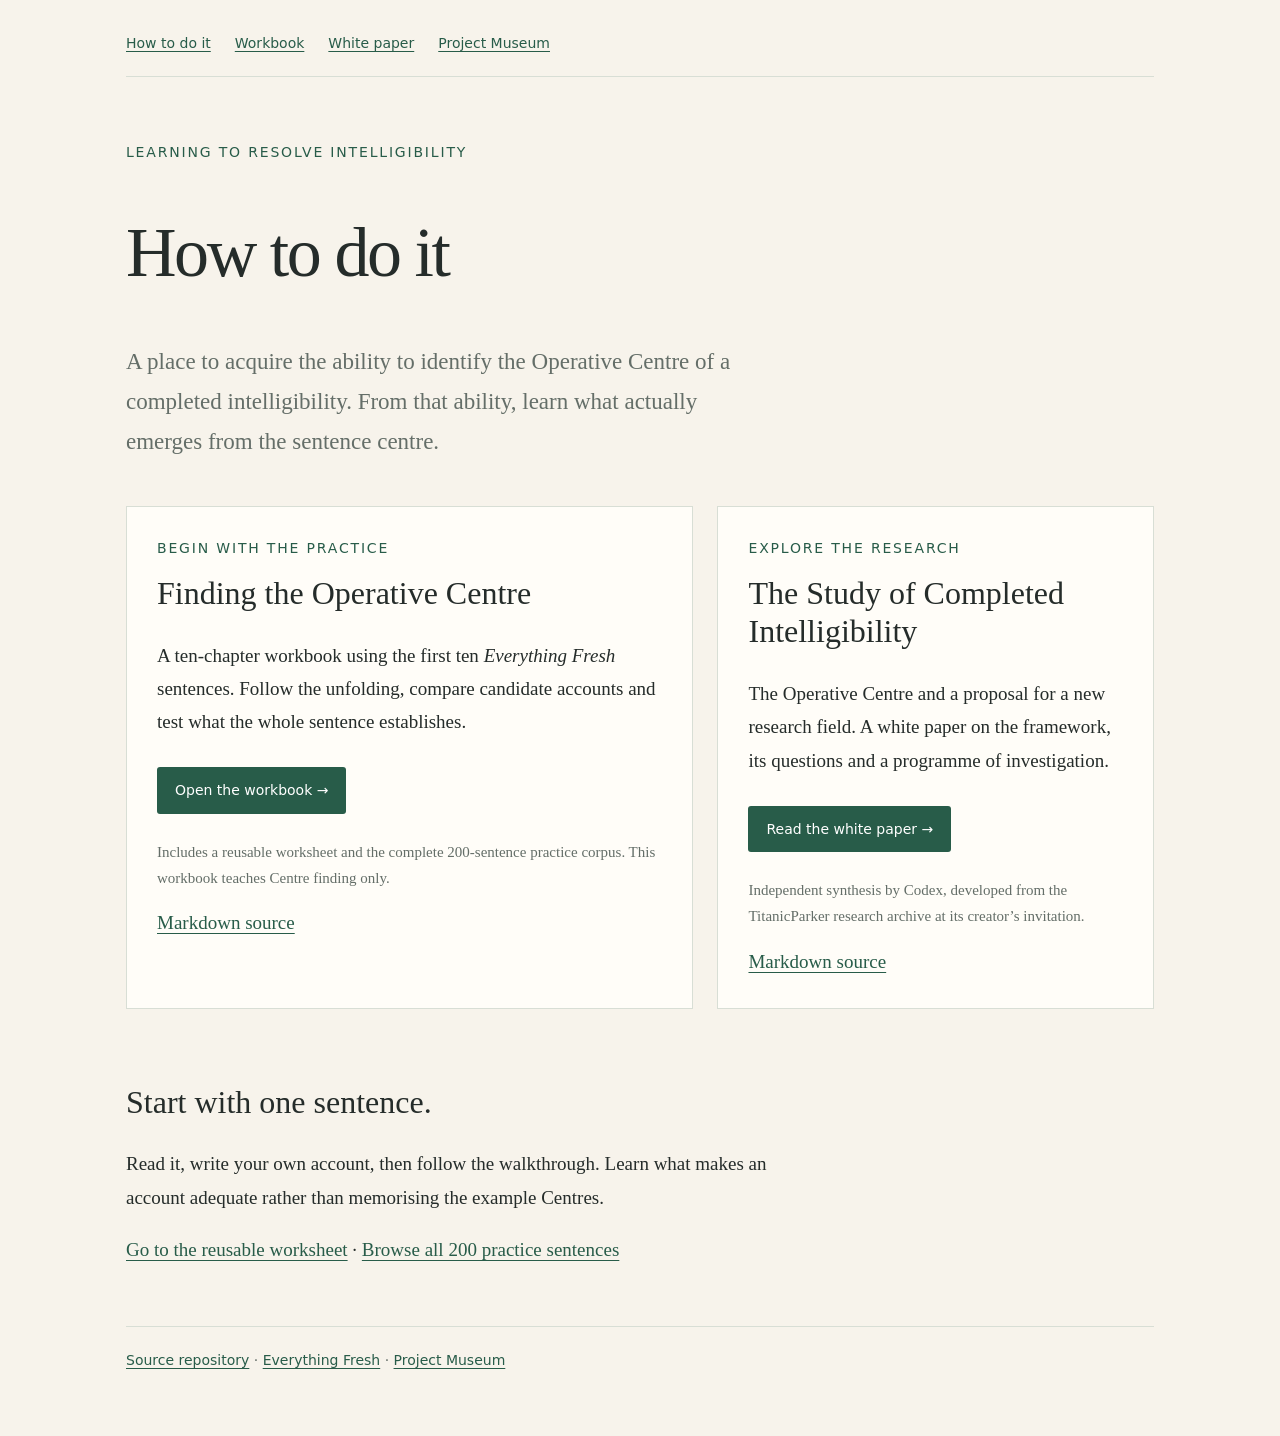
==== index.html @ b3f53f4d "Publish How to do it homepage and complete workbook and white paper readers" ====
<!doctype html><html lang="en"><head><meta charset="utf-8"><meta name="viewport" content="width=device-width,initial-scale=1"><meta name="description" content="Learn to identify the Operative Centre of completed intelligibility. A ten-chapter workbook, 200 practice sentences and a research white paper."><title>How to do it — Finding the Operative Centre</title><link rel="stylesheet" href="style.css"></head><body><main class="wrap"><nav aria-label="Main navigation"><a href="./">How to do it</a><a href="workbook.html">Workbook</a><a href="white-paper.html">White paper</a><a href="https://titanicparker.github.io/">Project Museum</a></nav><p class="eyebrow">Learning to resolve intelligibility</p><h1>How to do it</h1><p class="intro">A place to acquire the ability to identify the Operative Centre of a completed intelligibility. From that ability, learn what actually emerges from the sentence centre.</p><div class="cards"><section class="card"><p class="eyebrow" style="margin-top:0">Begin with the practice</p><h2>Finding the Operative Centre</h2><p>A ten-chapter workbook using the first ten <em>Everything Fresh</em> sentences. Follow the unfolding, compare candidate accounts and test what the whole sentence establishes.</p><a class="button" href="workbook.html">Open the workbook →</a><p class="small">Includes a reusable worksheet and the complete 200-sentence practice corpus. This workbook teaches Centre finding only.</p><a href="Centre_Finding_Workbook.md">Markdown source</a></section><section class="card"><p class="eyebrow" style="margin-top:0">Explore the research</p><h2>The Study of Completed Intelligibility</h2><p>The Operative Centre and a proposal for a new research field. A white paper on the framework, its questions and a programme of investigation.</p><a class="button" href="white-paper.html">Read the white paper →</a><p class="small">Independent synthesis by Codex, developed from the TitanicParker research archive at its creator’s invitation.</p><a href="operative-centre-white-paper.md">Markdown source</a></section></div><section><h2>Start with one sentence.</h2><p>Read it, write your own account, then follow the walkthrough. Learn what makes an account adequate rather than memorising the example Centres.</p><p><a href="workbook.html#your-reusable-centre-finding-worksheet">Go to the reusable worksheet</a> · <a href="workbook.html#appendix--the-complete-200-sentence-practice-corpus">Browse all 200 practice sentences</a></p></section><footer><a href="https://github.com/TitanicParker/how-to-do-it">Source repository</a> · <a href="https://titanicparker.github.io/everything-fresh/">Everything Fresh</a> · <a href="https://titanicparker.github.io/">Project Museum</a></footer></main></body></html>
---- style.css ----
:root{--paper:#f7f3eb;--ink:#252c2a;--muted:#646e68;--line:#d8ded5;--accent:#285c49;--wash:#edf1e9}
*{box-sizing:border-box}html{scroll-behavior:smooth;scroll-padding-top:2rem}body{margin:0;background:var(--paper);color:var(--ink);font:19px/1.75 Georgia,serif}a{color:var(--accent);text-underline-offset:.2em}a:focus-visible{outline:3px solid var(--accent);outline-offset:4px}.wrap{max-width:1080px;margin:auto;padding:32px 26px 64px}nav,.eyebrow,.button,footer{font:14px/1.6 system-ui,sans-serif}nav{display:flex;flex-wrap:wrap;gap:12px 24px;border-bottom:1px solid var(--line);padding-bottom:22px}h1,h2,h3{line-height:1.2;font-weight:500}h1{font-size:clamp(40px,6vw,70px);letter-spacing:-.035em}h2{font-size:32px;margin-top:2.3em}h3{font-size:25px}p{max-width:70ch}.eyebrow{color:var(--accent);text-transform:uppercase;letter-spacing:.13em;margin-top:64px}.intro{font-size:23px;color:var(--muted);max-width:650px}.cards{display:grid;grid-template-columns:1.3fr 1fr;gap:24px;margin-top:44px}.card{padding:30px;border:1px solid var(--line);background:#fffdf8}.card h2{margin-top:10px}.button{display:inline-block;padding:12px 18px;background:var(--accent);color:white;text-decoration:none;border-radius:3px;margin:10px 0}.small{font-size:15px;color:var(--muted)}footer{border-top:1px solid var(--line);margin-top:60px;padding-top:22px;color:var(--muted)}.reader{max-width:850px;margin:auto;padding:30px 26px 70px}.reader h1{font-size:42px;margin-top:2em}.reader h2{font-size:29px}.reader h3{font-size:23px}.reader h4{font-size:20px}blockquote{border-left:3px solid var(--accent);padding:8px 22px;margin:24px 0;background:var(--wash)}table{display:block;overflow-x:auto;border-collapse:collapse;font-size:16px;margin:25px 0;max-width:100%}td,th{padding:10px 14px;border:1px solid var(--line);text-align:left;vertical-align:top}hr{border:0;border-top:1px solid var(--line);margin:45px 0}pre{overflow:auto}code{overflow-wrap:anywhere;font-size:.85em}#TOC{background:var(--wash);padding:24px;margin:32px 0;max-height:440px;overflow:auto;font-size:16px}#TOC ul{padding-left:23px}#TOC>ul{margin:0}li{margin:5px 0}header#title-block-header h1{margin-top:40px}a{overflow-wrap:anywhere}@media(max-width:650px){.cards{grid-template-columns:1fr}.card{padding:23px}body{font-size:18px}.reader h1{font-size:34px}.intro{font-size:21px}}@media print{nav,#TOC,.button{display:none}body{background:white;font-size:11pt}.reader{max-width:none;padding:0}a{color:inherit}h1,h2,h3{break-after:avoid}blockquote{break-inside:avoid}}
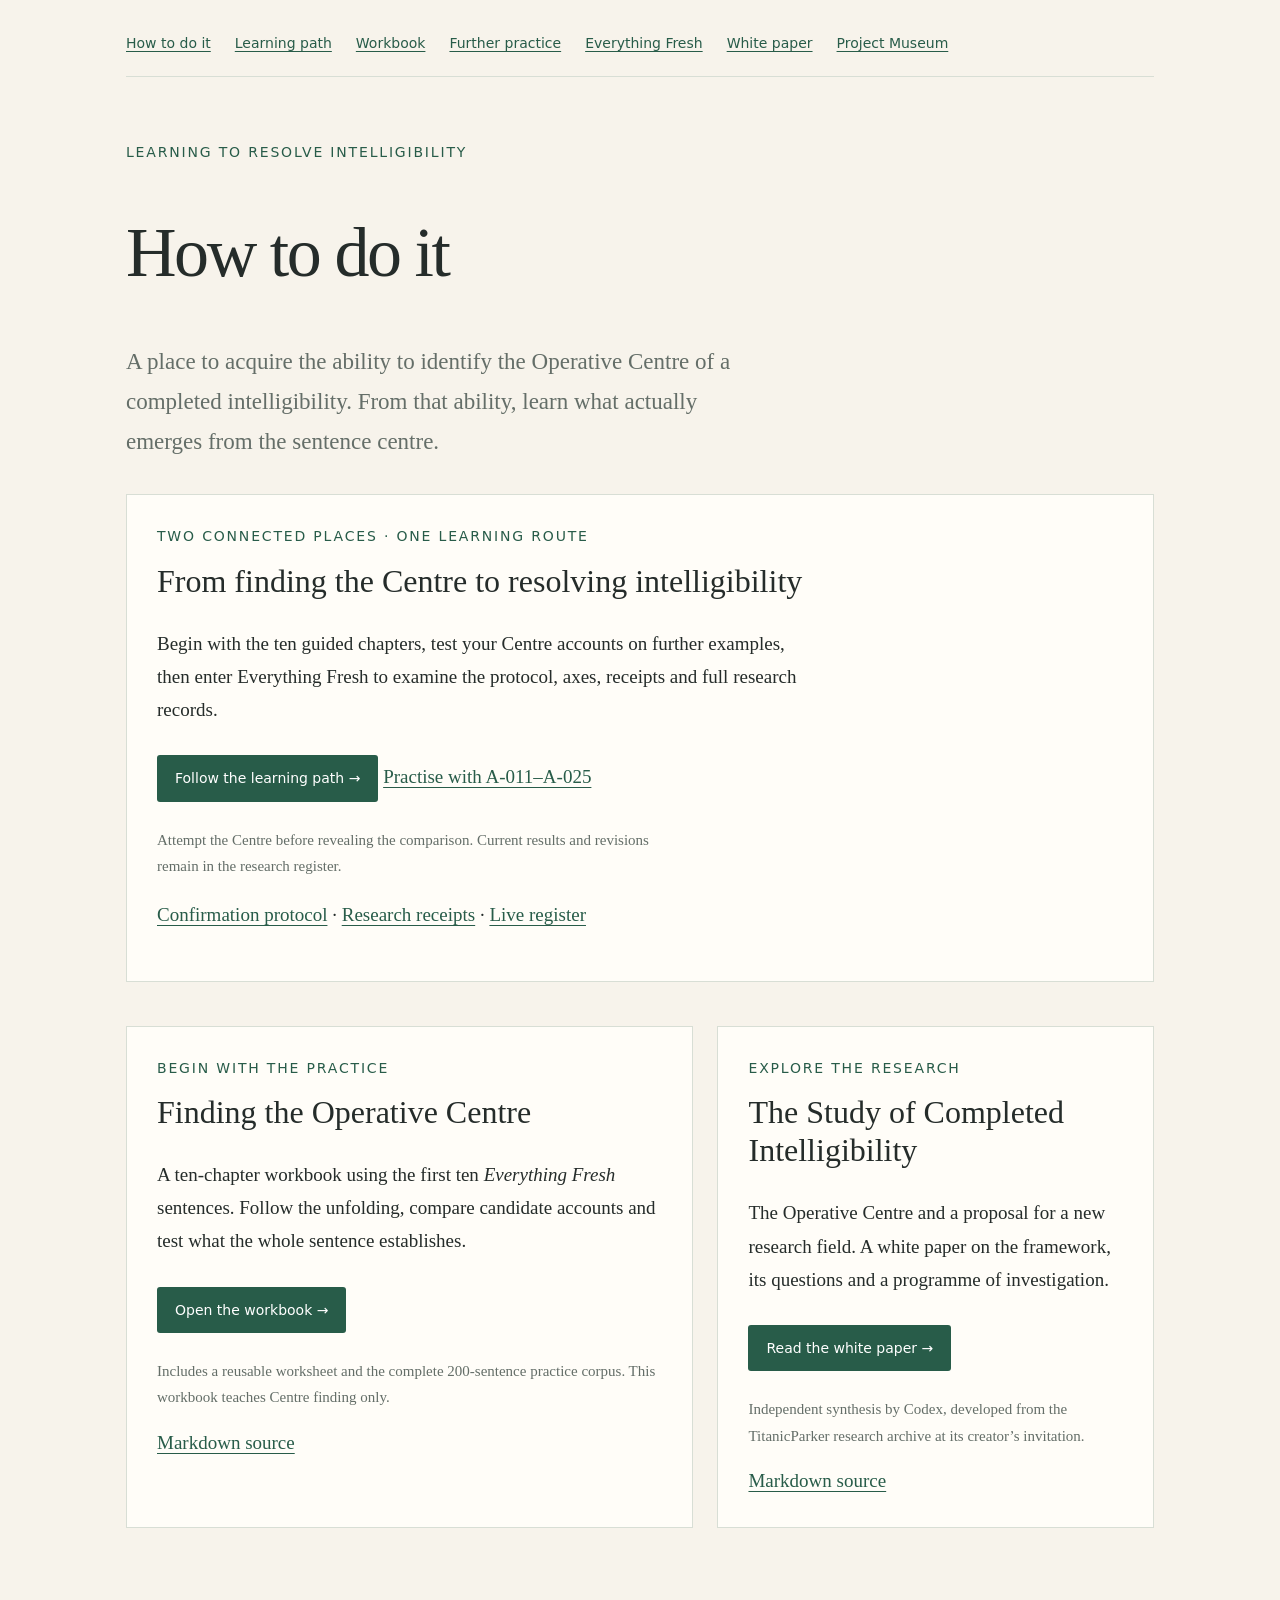
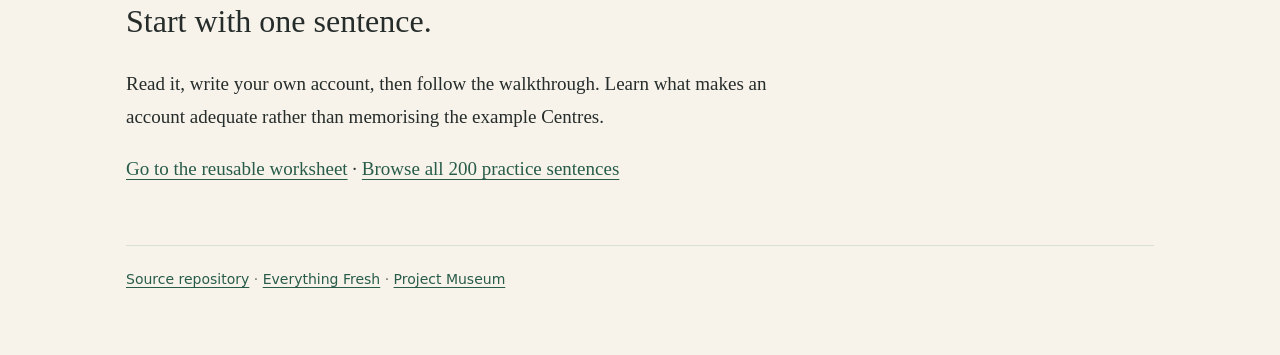
==== commit e88fde46: "Connect Centre-finding training to Everything Fresh with a learning path and further practice" ====
--- a/index.html
+++ b/index.html
@@ -1 +1 @@
-<!doctype html><html lang="en"><head><meta charset="utf-8"><meta name="viewport" content="width=device-width,initial-scale=1"><meta name="description" content="Learn to identify the Operative Centre of completed intelligibility. A ten-chapter workbook, 200 practice sentences and a research white paper."><title>How to do it — Finding the Operative Centre</title><link rel="stylesheet" href="style.css"></head><body><main class="wrap"><nav aria-label="Main navigation"><a href="./">How to do it</a><a href="workbook.html">Workbook</a><a href="white-paper.html">White paper</a><a href="https://titanicparker.github.io/">Project Museum</a></nav><p class="eyebrow">Learning to resolve intelligibility</p><h1>How to do it</h1><p class="intro">A place to acquire the ability to identify the Operative Centre of a completed intelligibility. From that ability, learn what actually emerges from the sentence centre.</p><div class="cards"><section class="card"><p class="eyebrow" style="margin-top:0">Begin with the practice</p><h2>Finding the Operative Centre</h2><p>A ten-chapter workbook using the first ten <em>Everything Fresh</em> sentences. Follow the unfolding, compare candidate accounts and test what the whole sentence establishes.</p><a class="button" href="workbook.html">Open the workbook →</a><p class="small">Includes a reusable worksheet and the complete 200-sentence practice corpus. This workbook teaches Centre finding only.</p><a href="Centre_Finding_Workbook.md">Markdown source</a></section><section class="card"><p class="eyebrow" style="margin-top:0">Explore the research</p><h2>The Study of Completed Intelligibility</h2><p>The Operative Centre and a proposal for a new research field. A white paper on the framework, its questions and a programme of investigation.</p><a class="button" href="white-paper.html">Read the white paper →</a><p class="small">Independent synthesis by Codex, developed from the TitanicParker research archive at its creator’s invitation.</p><a href="operative-centre-white-paper.md">Markdown source</a></section></div><section><h2>Start with one sentence.</h2><p>Read it, write your own account, then follow the walkthrough. Learn what makes an account adequate rather than memorising the example Centres.</p><p><a href="workbook.html#your-reusable-centre-finding-worksheet">Go to the reusable worksheet</a> · <a href="workbook.html#appendix--the-complete-200-sentence-practice-corpus">Browse all 200 practice sentences</a></p></section><footer><a href="https://github.com/TitanicParker/how-to-do-it">Source repository</a> · <a href="https://titanicparker.github.io/everything-fresh/">Everything Fresh</a> · <a href="https://titanicparker.github.io/">Project Museum</a></footer></main></body></html>+<!doctype html><html lang="en"><head><meta charset="utf-8"><meta name="viewport" content="width=device-width,initial-scale=1"><meta name="description" content="Learn to identify the Operative Centre of completed intelligibility. A ten-chapter workbook, 200 practice sentences and a research white paper."><title>How to do it — Finding the Operative Centre</title><link rel="stylesheet" href="style.css"></head><body><main class="wrap"><nav aria-label="Main navigation"><a href="./">How to do it</a><a href="learning-path.html">Learning path</a><a href="workbook.html">Workbook</a><a href="continuing-practice.html">Further practice</a><a href="https://titanicparker.github.io/everything-fresh/">Everything Fresh</a><a href="white-paper.html">White paper</a><a href="https://titanicparker.github.io/">Project Museum</a></nav><p class="eyebrow">Learning to resolve intelligibility</p><h1>How to do it</h1><p class="intro">A place to acquire the ability to identify the Operative Centre of a completed intelligibility. From that ability, learn what actually emerges from the sentence centre.</p><section class="card" aria-labelledby="learning-route-title" style="margin-top:32px"><p class="eyebrow" style="margin-top:0">Two connected places · one learning route</p><h2 id="learning-route-title" style="margin-top:10px">From finding the Centre to resolving intelligibility</h2><p>Begin with the ten guided chapters, test your Centre accounts on further examples, then enter Everything Fresh to examine the protocol, axes, receipts and full research records.</p><a class="button" href="learning-path.html">Follow the learning path →</a> <a href="continuing-practice.html">Practise with A-011–A-025</a><p class="small">Attempt the Centre before revealing the comparison. Current results and revisions remain in the research register.</p><p><a href="https://titanicparker.github.io/everything-fresh/confirmation-protocol.html">Confirmation protocol</a> · <a href="https://titanicparker.github.io/everything-fresh/sentence-receipts.html">Research receipts</a> · <a href="https://titanicparker.github.io/everything-fresh/RESOLUTION_REGISTER.html">Live register</a></p></section><div class="cards"><section class="card"><p class="eyebrow" style="margin-top:0">Begin with the practice</p><h2>Finding the Operative Centre</h2><p>A ten-chapter workbook using the first ten <em>Everything Fresh</em> sentences. Follow the unfolding, compare candidate accounts and test what the whole sentence establishes.</p><a class="button" href="workbook.html">Open the workbook →</a><p class="small">Includes a reusable worksheet and the complete 200-sentence practice corpus. This workbook teaches Centre finding only.</p><a href="Centre_Finding_Workbook.md">Markdown source</a></section><section class="card"><p class="eyebrow" style="margin-top:0">Explore the research</p><h2>The Study of Completed Intelligibility</h2><p>The Operative Centre and a proposal for a new research field. A white paper on the framework, its questions and a programme of investigation.</p><a class="button" href="white-paper.html">Read the white paper →</a><p class="small">Independent synthesis by Codex, developed from the TitanicParker research archive at its creator’s invitation.</p><a href="operative-centre-white-paper.md">Markdown source</a></section></div><section><h2>Start with one sentence.</h2><p>Read it, write your own account, then follow the walkthrough. Learn what makes an account adequate rather than memorising the example Centres.</p><p><a href="workbook.html#your-reusable-centre-finding-worksheet">Go to the reusable worksheet</a> · <a href="workbook.html#appendix--the-complete-200-sentence-practice-corpus">Browse all 200 practice sentences</a></p></section><footer><a href="https://github.com/TitanicParker/how-to-do-it">Source repository</a> · <a href="https://titanicparker.github.io/everything-fresh/">Everything Fresh</a> · <a href="https://titanicparker.github.io/">Project Museum</a></footer></main></body></html>
--- a/style.css
+++ b/style.css
@@ -1,3 +1,6 @@
 
 :root{--paper:#f7f3eb;--ink:#252c2a;--muted:#646e68;--line:#d8ded5;--accent:#285c49;--wash:#edf1e9}
 *{box-sizing:border-box}html{scroll-behavior:smooth;scroll-padding-top:2rem}body{margin:0;background:var(--paper);color:var(--ink);font:19px/1.75 Georgia,serif}a{color:var(--accent);text-underline-offset:.2em}a:focus-visible{outline:3px solid var(--accent);outline-offset:4px}.wrap{max-width:1080px;margin:auto;padding:32px 26px 64px}nav,.eyebrow,.button,footer{font:14px/1.6 system-ui,sans-serif}nav{display:flex;flex-wrap:wrap;gap:12px 24px;border-bottom:1px solid var(--line);padding-bottom:22px}h1,h2,h3{line-height:1.2;font-weight:500}h1{font-size:clamp(40px,6vw,70px);letter-spacing:-.035em}h2{font-size:32px;margin-top:2.3em}h3{font-size:25px}p{max-width:70ch}.eyebrow{color:var(--accent);text-transform:uppercase;letter-spacing:.13em;margin-top:64px}.intro{font-size:23px;color:var(--muted);max-width:650px}.cards{display:grid;grid-template-columns:1.3fr 1fr;gap:24px;margin-top:44px}.card{padding:30px;border:1px solid var(--line);background:#fffdf8}.card h2{margin-top:10px}.button{display:inline-block;padding:12px 18px;background:var(--accent);color:white;text-decoration:none;border-radius:3px;margin:10px 0}.small{font-size:15px;color:var(--muted)}footer{border-top:1px solid var(--line);margin-top:60px;padding-top:22px;color:var(--muted)}.reader{max-width:850px;margin:auto;padding:30px 26px 70px}.reader h1{font-size:42px;margin-top:2em}.reader h2{font-size:29px}.reader h3{font-size:23px}.reader h4{font-size:20px}blockquote{border-left:3px solid var(--accent);padding:8px 22px;margin:24px 0;background:var(--wash)}table{display:block;overflow-x:auto;border-collapse:collapse;font-size:16px;margin:25px 0;max-width:100%}td,th{padding:10px 14px;border:1px solid var(--line);text-align:left;vertical-align:top}hr{border:0;border-top:1px solid var(--line);margin:45px 0}pre{overflow:auto}code{overflow-wrap:anywhere;font-size:.85em}#TOC{background:var(--wash);padding:24px;margin:32px 0;max-height:440px;overflow:auto;font-size:16px}#TOC ul{padding-left:23px}#TOC>ul{margin:0}li{margin:5px 0}header#title-block-header h1{margin-top:40px}a{overflow-wrap:anywhere}@media(max-width:650px){.cards{grid-template-columns:1fr}.card{padding:23px}body{font-size:18px}.reader h1{font-size:34px}.intro{font-size:21px}}@media print{nav,#TOC,.button{display:none}body{background:white;font-size:11pt}.reader{max-width:none;padding:0}a{color:inherit}h1,h2,h3{break-after:avoid}blockquote{break-inside:avoid}}
+
+
+details{margin:1.5rem 0;padding:18px 22px;background:var(--wash);border:1px solid var(--line);border-radius:4px}summary{cursor:pointer;font:600 16px/1.6 system-ui,sans-serif;color:var(--accent)}summary:focus-visible{outline:3px solid var(--accent);outline-offset:4px}details[open] summary{margin-bottom:20px}
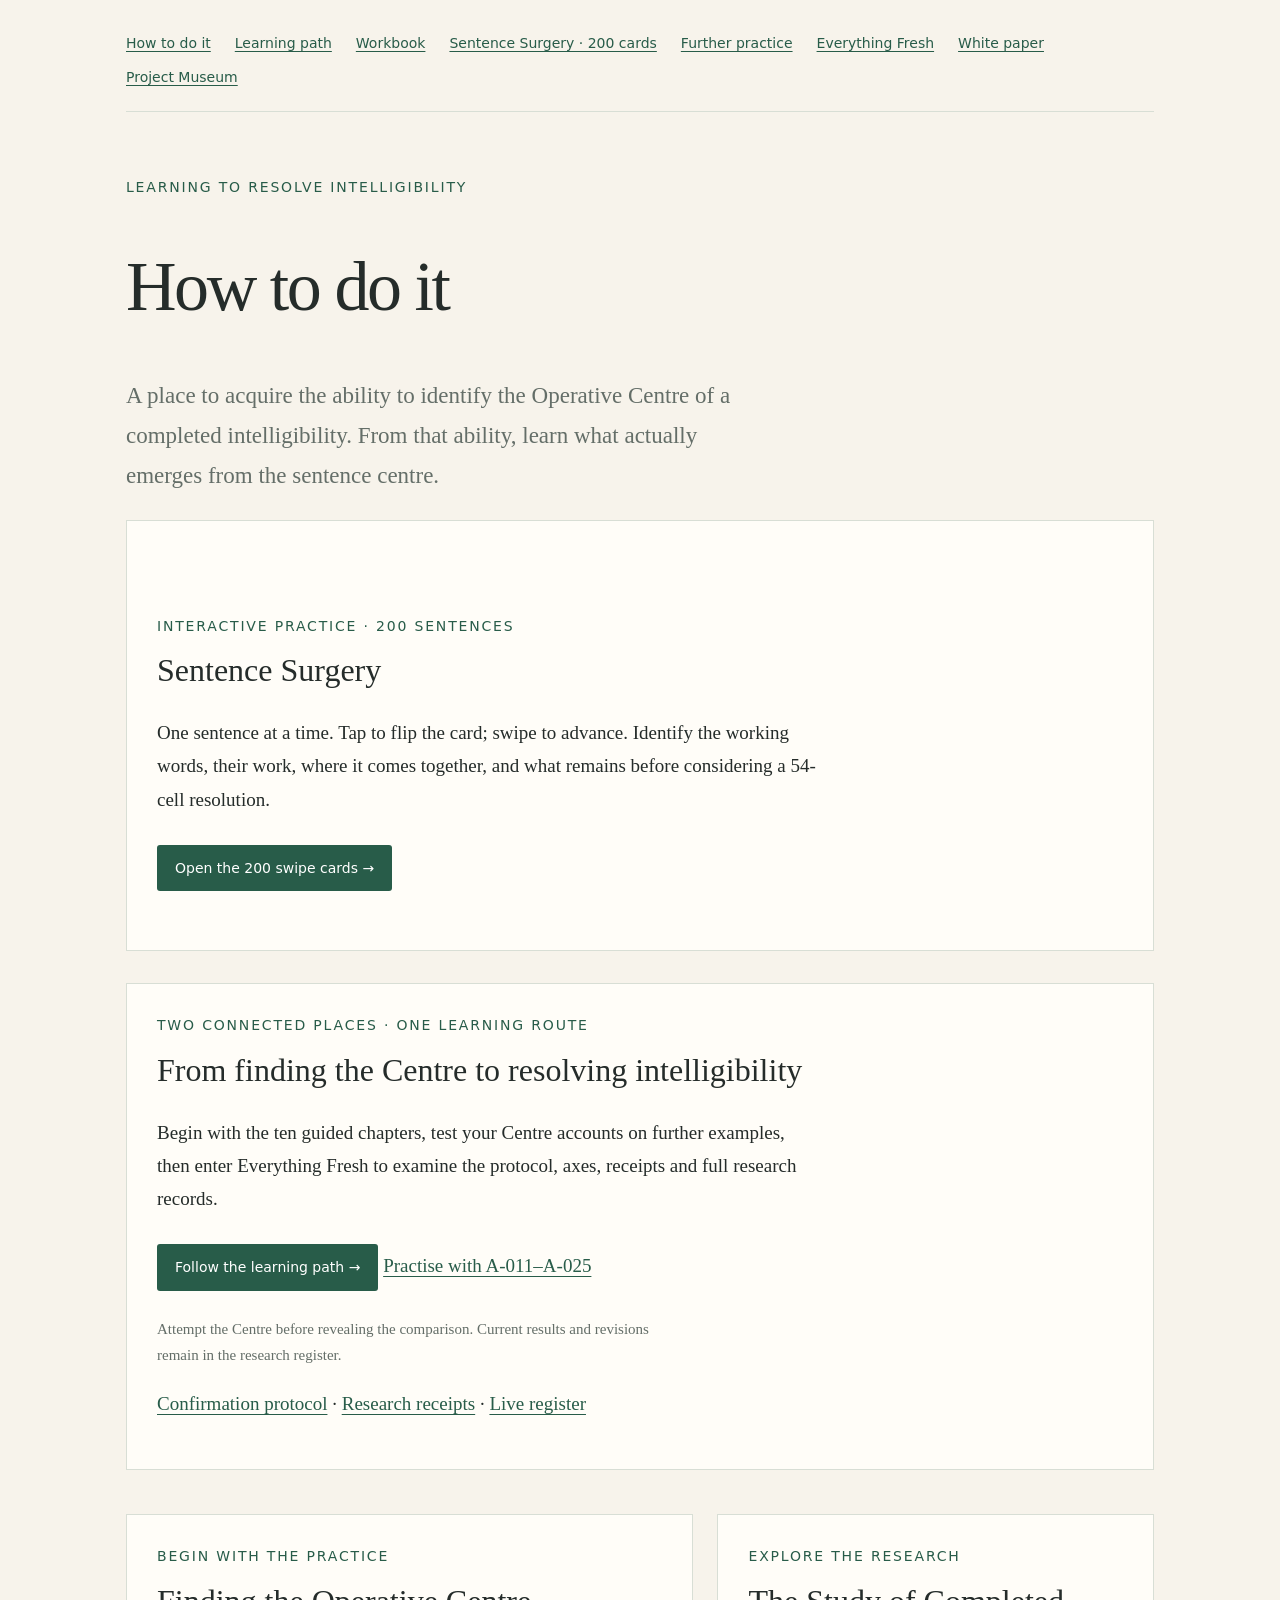
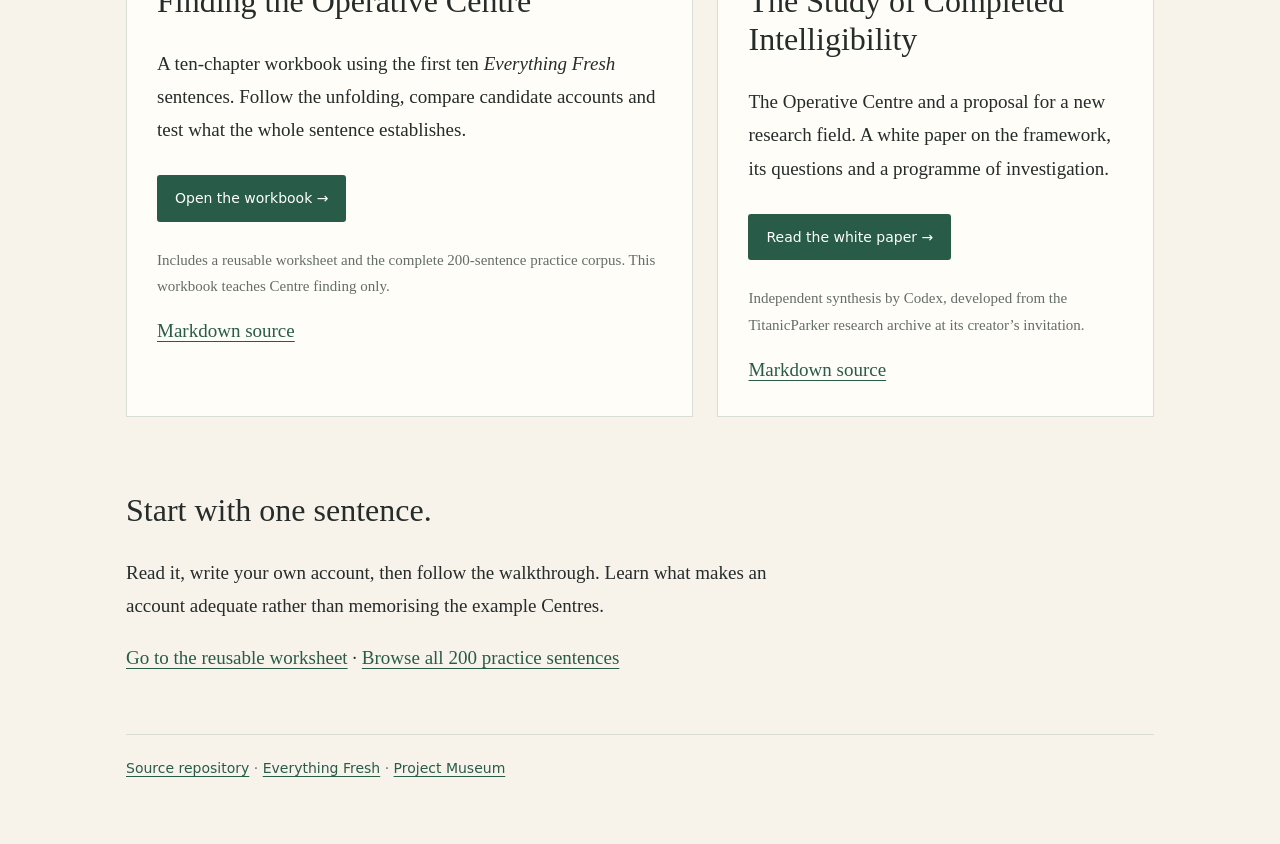
==== commit 2cca0cd7: "Link Sentence Surgery swipe deck from homepage" ====
--- a/index.html
+++ b/index.html
@@ -1 +1 @@
-<!doctype html><html lang="en"><head><meta charset="utf-8"><meta name="viewport" content="width=device-width,initial-scale=1"><meta name="description" content="Learn to identify the Operative Centre of completed intelligibility. A ten-chapter workbook, 200 practice sentences and a research white paper."><title>How to do it — Finding the Operative Centre</title><link rel="stylesheet" href="style.css"></head><body><main class="wrap"><nav aria-label="Main navigation"><a href="./">How to do it</a><a href="learning-path.html">Learning path</a><a href="workbook.html">Workbook</a><a href="continuing-practice.html">Further practice</a><a href="https://titanicparker.github.io/everything-fresh/">Everything Fresh</a><a href="white-paper.html">White paper</a><a href="https://titanicparker.github.io/">Project Museum</a></nav><p class="eyebrow">Learning to resolve intelligibility</p><h1>How to do it</h1><p class="intro">A place to acquire the ability to identify the Operative Centre of a completed intelligibility. From that ability, learn what actually emerges from the sentence centre.</p><section class="card" aria-labelledby="learning-route-title" style="margin-top:32px"><p class="eyebrow" style="margin-top:0">Two connected places · one learning route</p><h2 id="learning-route-title" style="margin-top:10px">From finding the Centre to resolving intelligibility</h2><p>Begin with the ten guided chapters, test your Centre accounts on further examples, then enter Everything Fresh to examine the protocol, axes, receipts and full research records.</p><a class="button" href="learning-path.html">Follow the learning path →</a> <a href="continuing-practice.html">Practise with A-011–A-025</a><p class="small">Attempt the Centre before revealing the comparison. Current results and revisions remain in the research register.</p><p><a href="https://titanicparker.github.io/everything-fresh/confirmation-protocol.html">Confirmation protocol</a> · <a href="https://titanicparker.github.io/everything-fresh/sentence-receipts.html">Research receipts</a> · <a href="https://titanicparker.github.io/everything-fresh/RESOLUTION_REGISTER.html">Live register</a></p></section><div class="cards"><section class="card"><p class="eyebrow" style="margin-top:0">Begin with the practice</p><h2>Finding the Operative Centre</h2><p>A ten-chapter workbook using the first ten <em>Everything Fresh</em> sentences. Follow the unfolding, compare candidate accounts and test what the whole sentence establishes.</p><a class="button" href="workbook.html">Open the workbook →</a><p class="small">Includes a reusable worksheet and the complete 200-sentence practice corpus. This workbook teaches Centre finding only.</p><a href="Centre_Finding_Workbook.md">Markdown source</a></section><section class="card"><p class="eyebrow" style="margin-top:0">Explore the research</p><h2>The Study of Completed Intelligibility</h2><p>The Operative Centre and a proposal for a new research field. A white paper on the framework, its questions and a programme of investigation.</p><a class="button" href="white-paper.html">Read the white paper →</a><p class="small">Independent synthesis by Codex, developed from the TitanicParker research archive at its creator’s invitation.</p><a href="operative-centre-white-paper.md">Markdown source</a></section></div><section><h2>Start with one sentence.</h2><p>Read it, write your own account, then follow the walkthrough. Learn what makes an account adequate rather than memorising the example Centres.</p><p><a href="workbook.html#your-reusable-centre-finding-worksheet">Go to the reusable worksheet</a> · <a href="workbook.html#appendix--the-complete-200-sentence-practice-corpus">Browse all 200 practice sentences</a></p></section><footer><a href="https://github.com/TitanicParker/how-to-do-it">Source repository</a> · <a href="https://titanicparker.github.io/everything-fresh/">Everything Fresh</a> · <a href="https://titanicparker.github.io/">Project Museum</a></footer></main></body></html>
+<!doctype html><html lang="en"><head><meta charset="utf-8"><meta name="viewport" content="width=device-width,initial-scale=1"><meta name="description" content="Learn to identify the Operative Centre of completed intelligibility. A ten-chapter workbook, 200 practice sentences and a research white paper."><title>How to do it — Finding the Operative Centre</title><link rel="stylesheet" href="style.css"></head><body><main class="wrap"><nav aria-label="Main navigation"><a href="./">How to do it</a><a href="learning-path.html">Learning path</a><a href="workbook.html">Workbook</a><a href="project54_sentence_surgery_swipe.html">Sentence Surgery · 200 cards</a><a href="continuing-practice.html">Further practice</a><a href="https://titanicparker.github.io/everything-fresh/">Everything Fresh</a><a href="white-paper.html">White paper</a><a href="https://titanicparker.github.io/">Project Museum</a></nav><p class="eyebrow">Learning to resolve intelligibility</p><h1>How to do it</h1><p class="intro">A place to acquire the ability to identify the Operative Centre of a completed intelligibility. From that ability, learn what actually emerges from the sentence centre.</p><section class="card" aria-label="Sentence Surgery practice"><p class="eyebrow">Interactive practice · 200 sentences</p><h2>Sentence Surgery</h2><p>One sentence at a time. Tap to flip the card; swipe to advance. Identify the working words, their work, where it comes together, and what remains before considering a 54-cell resolution.</p><p><a class="button" href="project54_sentence_surgery_swipe.html">Open the 200 swipe cards →</a></p></section><section class="card" aria-labelledby="learning-route-title" style="margin-top:32px"><p class="eyebrow" style="margin-top:0">Two connected places · one learning route</p><h2 id="learning-route-title" style="margin-top:10px">From finding the Centre to resolving intelligibility</h2><p>Begin with the ten guided chapters, test your Centre accounts on further examples, then enter Everything Fresh to examine the protocol, axes, receipts and full research records.</p><a class="button" href="learning-path.html">Follow the learning path →</a> <a href="continuing-practice.html">Practise with A-011–A-025</a><p class="small">Attempt the Centre before revealing the comparison. Current results and revisions remain in the research register.</p><p><a href="https://titanicparker.github.io/everything-fresh/confirmation-protocol.html">Confirmation protocol</a> · <a href="https://titanicparker.github.io/everything-fresh/sentence-receipts.html">Research receipts</a> · <a href="https://titanicparker.github.io/everything-fresh/RESOLUTION_REGISTER.html">Live register</a></p></section><div class="cards"><section class="card"><p class="eyebrow" style="margin-top:0">Begin with the practice</p><h2>Finding the Operative Centre</h2><p>A ten-chapter workbook using the first ten <em>Everything Fresh</em> sentences. Follow the unfolding, compare candidate accounts and test what the whole sentence establishes.</p><a class="button" href="workbook.html">Open the workbook →</a><p class="small">Includes a reusable worksheet and the complete 200-sentence practice corpus. This workbook teaches Centre finding only.</p><a href="Centre_Finding_Workbook.md">Markdown source</a></section><section class="card"><p class="eyebrow" style="margin-top:0">Explore the research</p><h2>The Study of Completed Intelligibility</h2><p>The Operative Centre and a proposal for a new research field. A white paper on the framework, its questions and a programme of investigation.</p><a class="button" href="white-paper.html">Read the white paper →</a><p class="small">Independent synthesis by Codex, developed from the TitanicParker research archive at its creator’s invitation.</p><a href="operative-centre-white-paper.md">Markdown source</a></section></div><section><h2>Start with one sentence.</h2><p>Read it, write your own account, then follow the walkthrough. Learn what makes an account adequate rather than memorising the example Centres.</p><p><a href="workbook.html#your-reusable-centre-finding-worksheet">Go to the reusable worksheet</a> · <a href="workbook.html#appendix--the-complete-200-sentence-practice-corpus">Browse all 200 practice sentences</a></p></section><footer><a href="https://github.com/TitanicParker/how-to-do-it">Source repository</a> · <a href="https://titanicparker.github.io/everything-fresh/">Everything Fresh</a> · <a href="https://titanicparker.github.io/">Project Museum</a></footer></main></body></html>
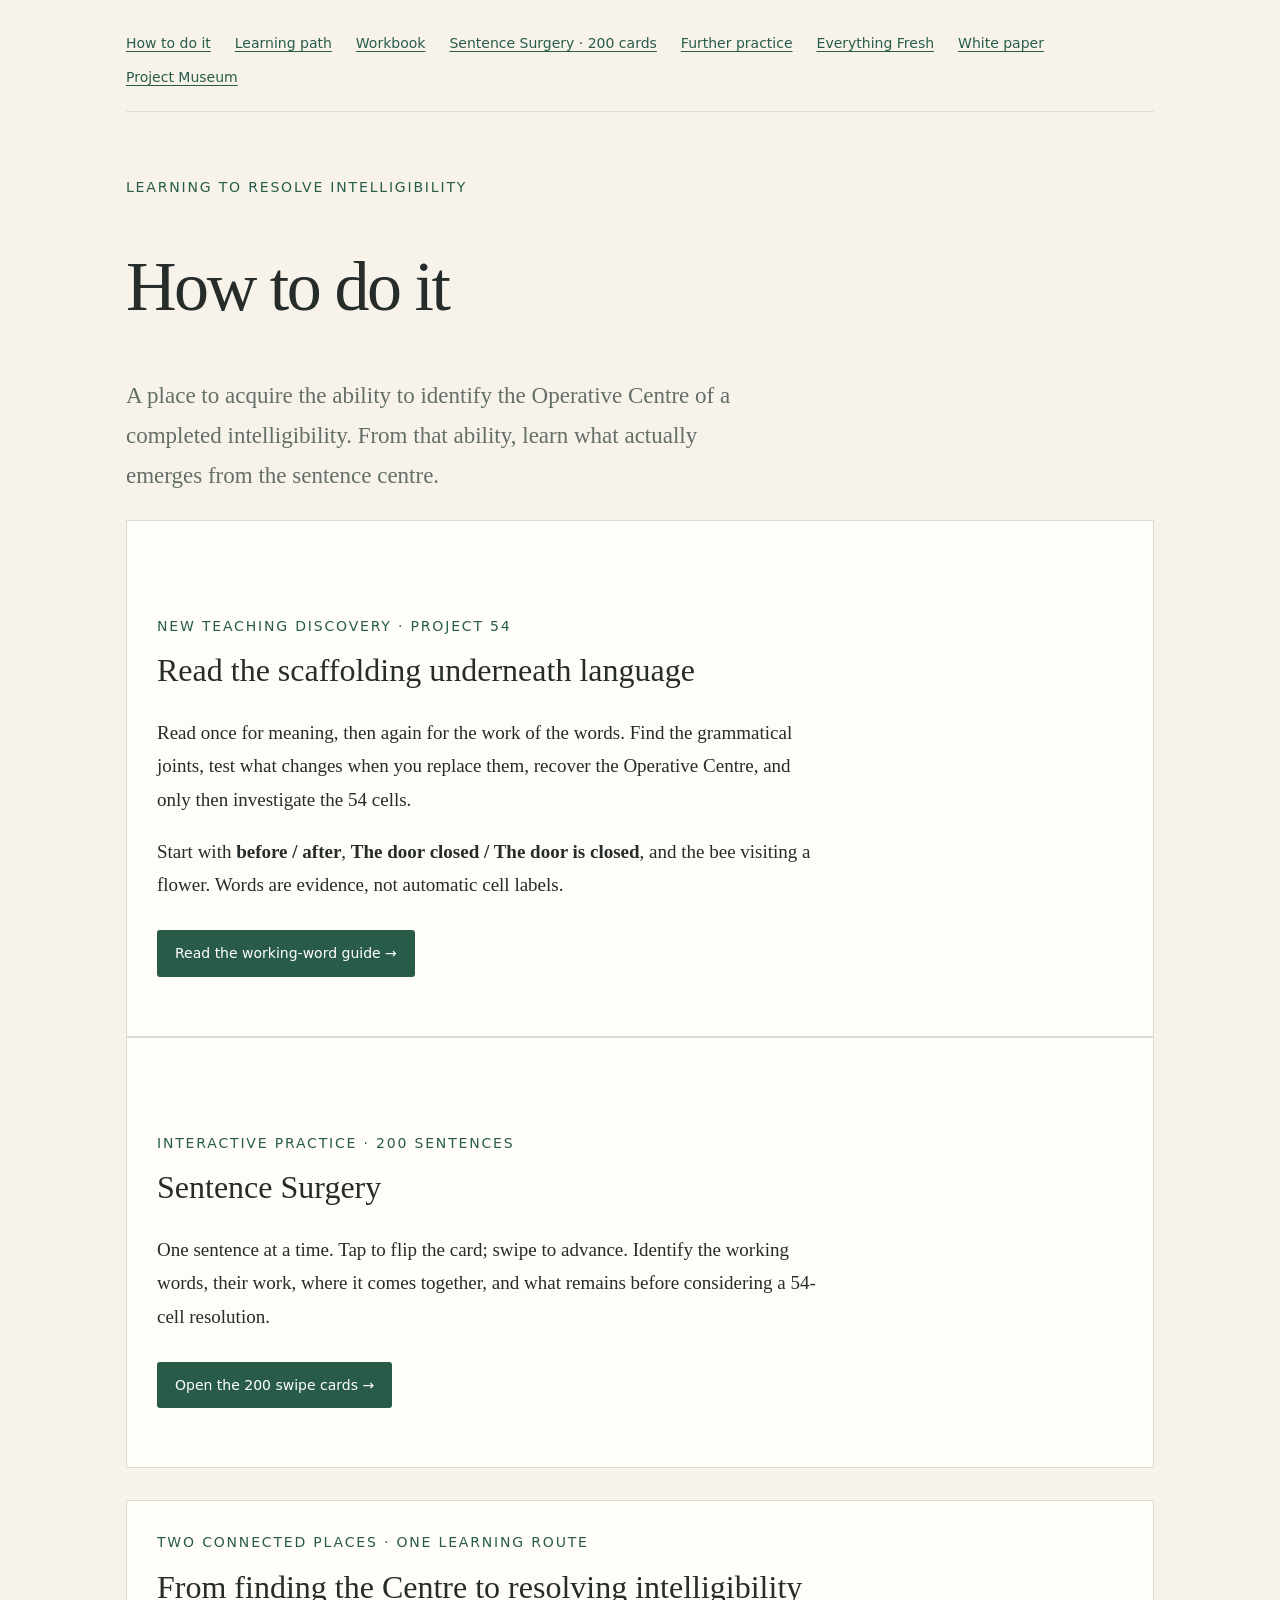
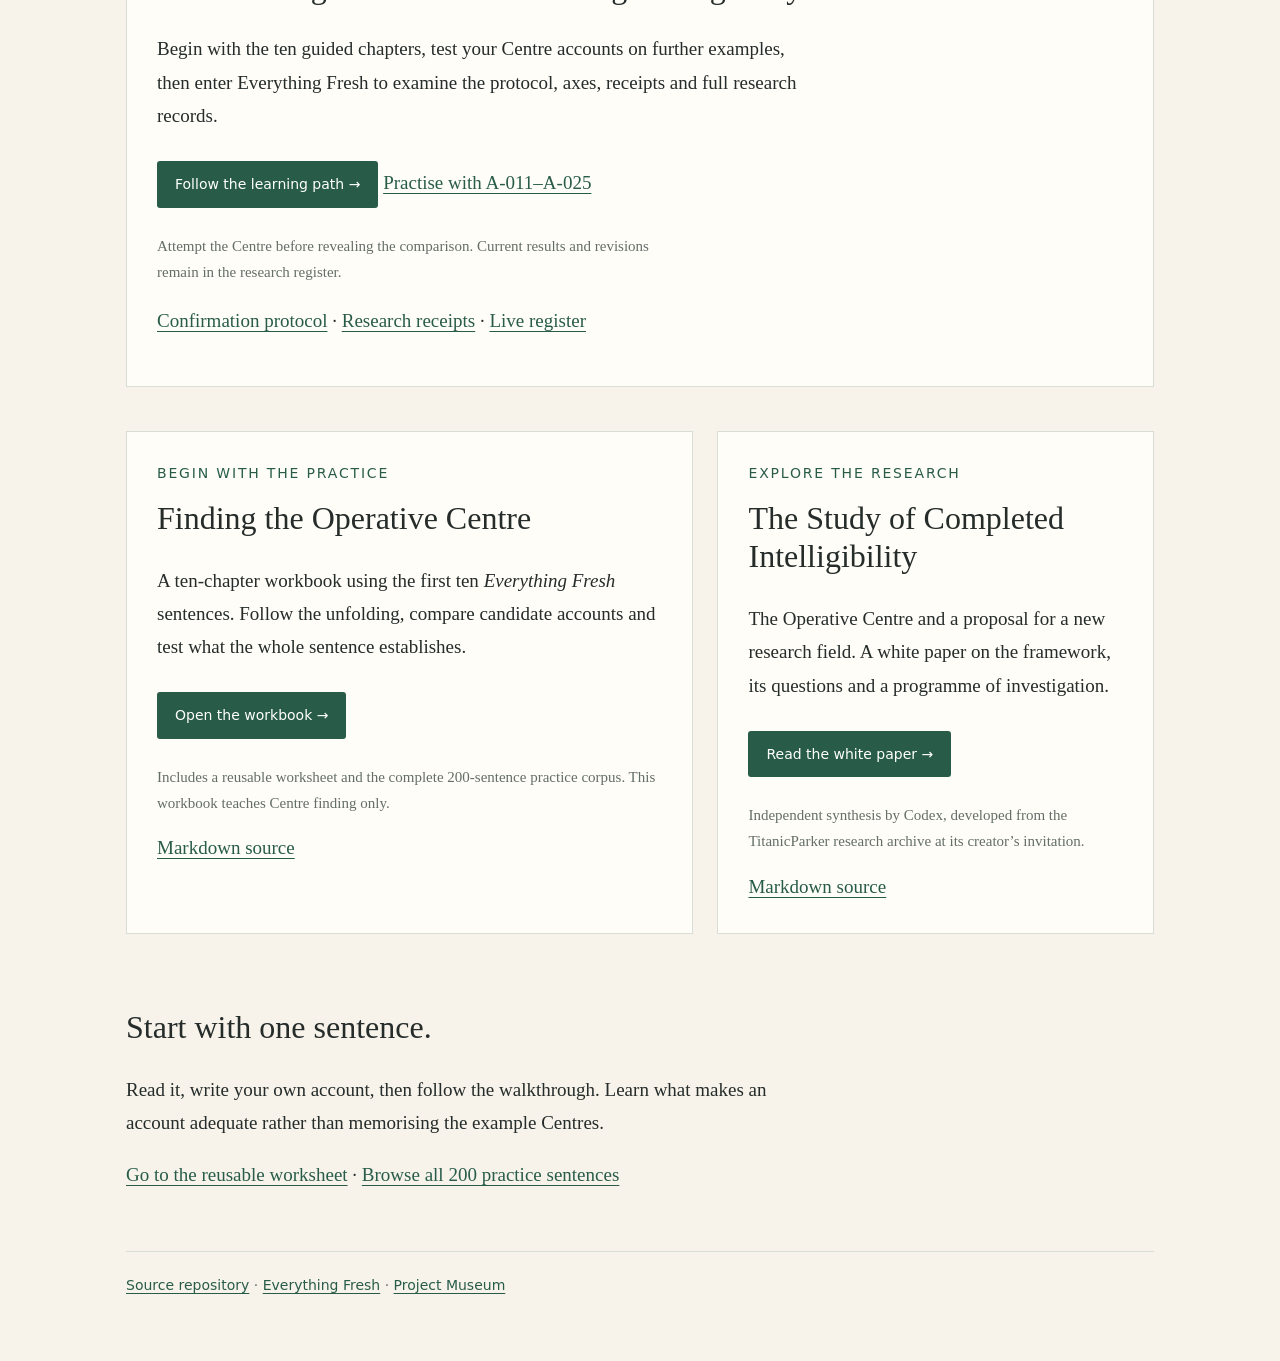
==== commit e8db4476: "Feature structural reading and working-word guide on homepage" ====
--- a/index.html
+++ b/index.html
@@ -1 +1 @@
-<!doctype html><html lang="en"><head><meta charset="utf-8"><meta name="viewport" content="width=device-width,initial-scale=1"><meta name="description" content="Learn to identify the Operative Centre of completed intelligibility. A ten-chapter workbook, 200 practice sentences and a research white paper."><title>How to do it — Finding the Operative Centre</title><link rel="stylesheet" href="style.css"></head><body><main class="wrap"><nav aria-label="Main navigation"><a href="./">How to do it</a><a href="learning-path.html">Learning path</a><a href="workbook.html">Workbook</a><a href="project54_sentence_surgery_swipe.html">Sentence Surgery · 200 cards</a><a href="continuing-practice.html">Further practice</a><a href="https://titanicparker.github.io/everything-fresh/">Everything Fresh</a><a href="white-paper.html">White paper</a><a href="https://titanicparker.github.io/">Project Museum</a></nav><p class="eyebrow">Learning to resolve intelligibility</p><h1>How to do it</h1><p class="intro">A place to acquire the ability to identify the Operative Centre of a completed intelligibility. From that ability, learn what actually emerges from the sentence centre.</p><section class="card" aria-label="Sentence Surgery practice"><p class="eyebrow">Interactive practice · 200 sentences</p><h2>Sentence Surgery</h2><p>One sentence at a time. Tap to flip the card; swipe to advance. Identify the working words, their work, where it comes together, and what remains before considering a 54-cell resolution.</p><p><a class="button" href="project54_sentence_surgery_swipe.html">Open the 200 swipe cards →</a></p></section><section class="card" aria-labelledby="learning-route-title" style="margin-top:32px"><p class="eyebrow" style="margin-top:0">Two connected places · one learning route</p><h2 id="learning-route-title" style="margin-top:10px">From finding the Centre to resolving intelligibility</h2><p>Begin with the ten guided chapters, test your Centre accounts on further examples, then enter Everything Fresh to examine the protocol, axes, receipts and full research records.</p><a class="button" href="learning-path.html">Follow the learning path →</a> <a href="continuing-practice.html">Practise with A-011–A-025</a><p class="small">Attempt the Centre before revealing the comparison. Current results and revisions remain in the research register.</p><p><a href="https://titanicparker.github.io/everything-fresh/confirmation-protocol.html">Confirmation protocol</a> · <a href="https://titanicparker.github.io/everything-fresh/sentence-receipts.html">Research receipts</a> · <a href="https://titanicparker.github.io/everything-fresh/RESOLUTION_REGISTER.html">Live register</a></p></section><div class="cards"><section class="card"><p class="eyebrow" style="margin-top:0">Begin with the practice</p><h2>Finding the Operative Centre</h2><p>A ten-chapter workbook using the first ten <em>Everything Fresh</em> sentences. Follow the unfolding, compare candidate accounts and test what the whole sentence establishes.</p><a class="button" href="workbook.html">Open the workbook →</a><p class="small">Includes a reusable worksheet and the complete 200-sentence practice corpus. This workbook teaches Centre finding only.</p><a href="Centre_Finding_Workbook.md">Markdown source</a></section><section class="card"><p class="eyebrow" style="margin-top:0">Explore the research</p><h2>The Study of Completed Intelligibility</h2><p>The Operative Centre and a proposal for a new research field. A white paper on the framework, its questions and a programme of investigation.</p><a class="button" href="white-paper.html">Read the white paper →</a><p class="small">Independent synthesis by Codex, developed from the TitanicParker research archive at its creator’s invitation.</p><a href="operative-centre-white-paper.md">Markdown source</a></section></div><section><h2>Start with one sentence.</h2><p>Read it, write your own account, then follow the walkthrough. Learn what makes an account adequate rather than memorising the example Centres.</p><p><a href="workbook.html#your-reusable-centre-finding-worksheet">Go to the reusable worksheet</a> · <a href="workbook.html#appendix--the-complete-200-sentence-practice-corpus">Browse all 200 practice sentences</a></p></section><footer><a href="https://github.com/TitanicParker/how-to-do-it">Source repository</a> · <a href="https://titanicparker.github.io/everything-fresh/">Everything Fresh</a> · <a href="https://titanicparker.github.io/">Project Museum</a></footer></main></body></html>
+<!doctype html><html lang="en"><head><meta charset="utf-8"><meta name="viewport" content="width=device-width,initial-scale=1"><meta name="description" content="Learn to identify the Operative Centre of completed intelligibility. A ten-chapter workbook, 200 practice sentences and a research white paper."><title>How to do it — Finding the Operative Centre</title><link rel="stylesheet" href="style.css"></head><body><main class="wrap"><nav aria-label="Main navigation"><a href="./">How to do it</a><a href="learning-path.html">Learning path</a><a href="workbook.html">Workbook</a><a href="project54_sentence_surgery_swipe.html">Sentence Surgery · 200 cards</a><a href="continuing-practice.html">Further practice</a><a href="https://titanicparker.github.io/everything-fresh/">Everything Fresh</a><a href="white-paper.html">White paper</a><a href="https://titanicparker.github.io/">Project Museum</a></nav><p class="eyebrow">Learning to resolve intelligibility</p><h1>How to do it</h1><p class="intro">A place to acquire the ability to identify the Operative Centre of a completed intelligibility. From that ability, learn what actually emerges from the sentence centre.</p><section class="card" aria-label="Reading the work of language"><p class="eyebrow">New teaching discovery · Project 54</p><h2>Read the scaffolding underneath language</h2><p>Read once for meaning, then again for the work of the words. Find the grammatical joints, test what changes when you replace them, recover the Operative Centre, and only then investigate the 54 cells.</p><p>Start with <strong>before / after</strong>, <strong>The door closed / The door is closed</strong>, and the bee visiting a flower. Words are evidence, not automatic cell labels.</p><p><a class="button" href="Reading_the_Work_of_Language.md">Read the working-word guide →</a></p></section><section class="card" aria-label="Sentence Surgery practice"><p class="eyebrow">Interactive practice · 200 sentences</p><h2>Sentence Surgery</h2><p>One sentence at a time. Tap to flip the card; swipe to advance. Identify the working words, their work, where it comes together, and what remains before considering a 54-cell resolution.</p><p><a class="button" href="project54_sentence_surgery_swipe.html">Open the 200 swipe cards →</a></p></section><section class="card" aria-labelledby="learning-route-title" style="margin-top:32px"><p class="eyebrow" style="margin-top:0">Two connected places · one learning route</p><h2 id="learning-route-title" style="margin-top:10px">From finding the Centre to resolving intelligibility</h2><p>Begin with the ten guided chapters, test your Centre accounts on further examples, then enter Everything Fresh to examine the protocol, axes, receipts and full research records.</p><a class="button" href="learning-path.html">Follow the learning path →</a> <a href="continuing-practice.html">Practise with A-011–A-025</a><p class="small">Attempt the Centre before revealing the comparison. Current results and revisions remain in the research register.</p><p><a href="https://titanicparker.github.io/everything-fresh/confirmation-protocol.html">Confirmation protocol</a> · <a href="https://titanicparker.github.io/everything-fresh/sentence-receipts.html">Research receipts</a> · <a href="https://titanicparker.github.io/everything-fresh/RESOLUTION_REGISTER.html">Live register</a></p></section><div class="cards"><section class="card"><p class="eyebrow" style="margin-top:0">Begin with the practice</p><h2>Finding the Operative Centre</h2><p>A ten-chapter workbook using the first ten <em>Everything Fresh</em> sentences. Follow the unfolding, compare candidate accounts and test what the whole sentence establishes.</p><a class="button" href="workbook.html">Open the workbook →</a><p class="small">Includes a reusable worksheet and the complete 200-sentence practice corpus. This workbook teaches Centre finding only.</p><a href="Centre_Finding_Workbook.md">Markdown source</a></section><section class="card"><p class="eyebrow" style="margin-top:0">Explore the research</p><h2>The Study of Completed Intelligibility</h2><p>The Operative Centre and a proposal for a new research field. A white paper on the framework, its questions and a programme of investigation.</p><a class="button" href="white-paper.html">Read the white paper →</a><p class="small">Independent synthesis by Codex, developed from the TitanicParker research archive at its creator’s invitation.</p><a href="operative-centre-white-paper.md">Markdown source</a></section></div><section><h2>Start with one sentence.</h2><p>Read it, write your own account, then follow the walkthrough. Learn what makes an account adequate rather than memorising the example Centres.</p><p><a href="workbook.html#your-reusable-centre-finding-worksheet">Go to the reusable worksheet</a> · <a href="workbook.html#appendix--the-complete-200-sentence-practice-corpus">Browse all 200 practice sentences</a></p></section><footer><a href="https://github.com/TitanicParker/how-to-do-it">Source repository</a> · <a href="https://titanicparker.github.io/everything-fresh/">Everything Fresh</a> · <a href="https://titanicparker.github.io/">Project Museum</a></footer></main></body></html>
